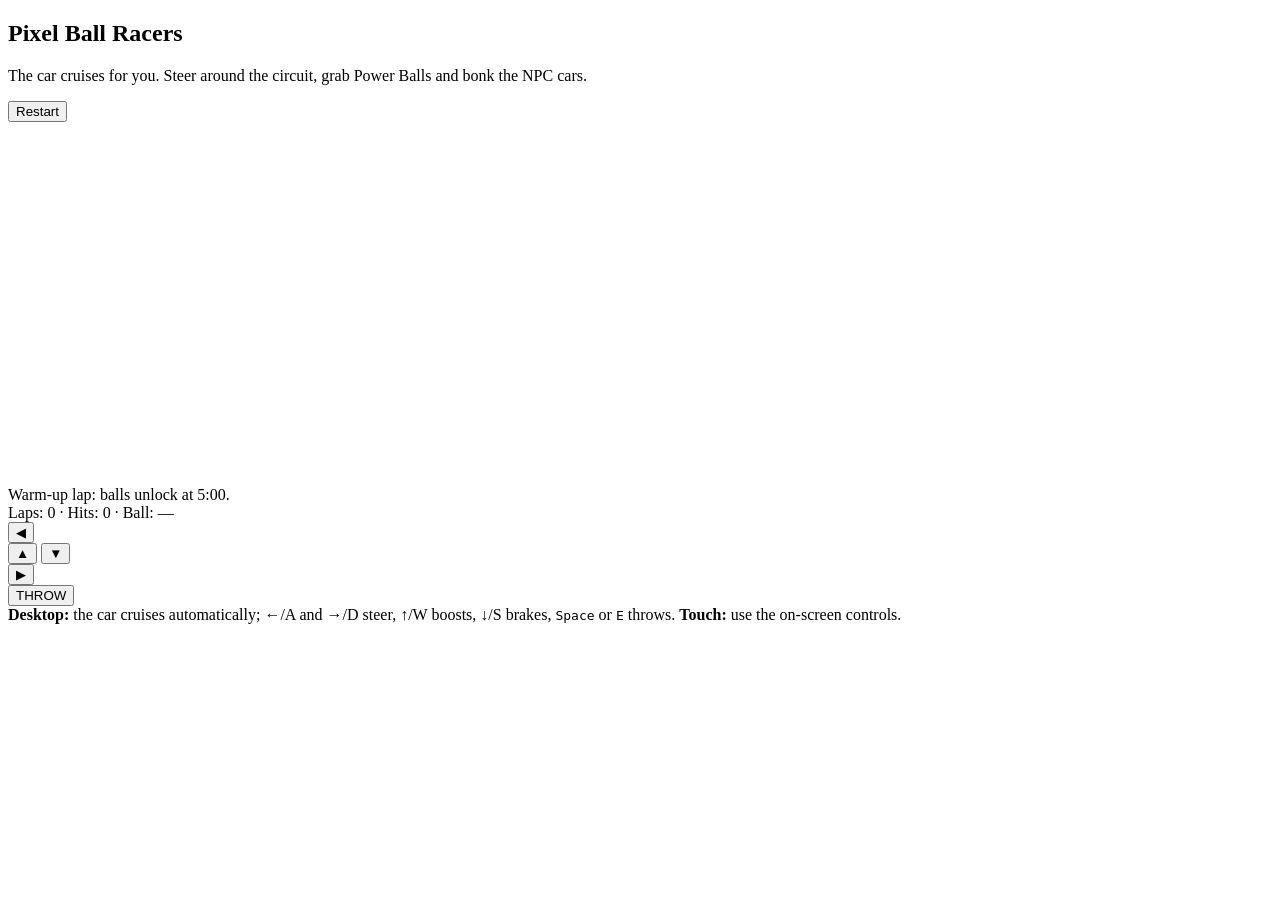
==== pixel-racers/index.html @ e08f30b8 "Add Pixel Ball Racers page" ====
<!doctype html>
<html lang="en-AU">
<head>
  <meta charset="utf-8" />
  <meta name="viewport" content="width=device-width, initial-scale=1, viewport-fit=cover, user-scalable=no" />
  <meta name="theme-color" content="#1f6ed4" />
  <meta name="apple-mobile-web-app-capable" content="yes" />
  <meta name="apple-mobile-web-app-status-bar-style" content="black-translucent" />
  <meta name="apple-mobile-web-app-title" content="Pixel Ball Racers" />
  <title>Pixel Ball Racers</title>
  <link rel="manifest" href="manifest.webmanifest" />
  <link rel="stylesheet" href="style.css" />
</head>
<body>
  <main class="shell">
    <section class="game-card" aria-label="Pixel Ball Racers game">
      <div class="topbar">
        <div>
          <h1>Pixel Ball Racers</h1>
          <p>The car cruises for you. Steer around the circuit, grab Power Balls and bonk the NPC cars.</p>
        </div>
        <button id="restartButton" type="button">Restart</button>
      </div>

      <div class="canvas-wrap">
        <canvas id="game" width="640" height="360" aria-label="Top-down pixel racing game"></canvas>
      </div>

      <div class="hud" aria-live="polite">
        <div id="questText">Warm-up lap: balls unlock at 5:00.</div>
        <div id="statusText">Laps: 0 · Hits: 0 · Ball: —</div>
      </div>

      <div id="garagePanel" class="garage" hidden>
        <strong>Your car was bonked. Pick a new car:</strong>
        <div id="garageChoices" class="garage-choices"></div>
      </div>

      <div class="touch-controls" aria-label="Touch game controls">
        <div class="drive-controls" aria-label="Driving controls">
          <button class="move steer-left" type="button" data-key="arrowleft" aria-label="Steer left">◀</button>
          <div class="pedals">
            <button class="move" type="button" data-key="arrowup" aria-label="Boost">▲</button>
            <button class="move" type="button" data-key="arrowdown" aria-label="Brake">▼</button>
          </div>
          <button class="move steer-right" type="button" data-key="arrowright" aria-label="Steer right">▶</button>
        </div>
        <button id="throwButton" class="throw-button" type="button">THROW</button>
      </div>

      <div class="controls">
        <strong>Desktop:</strong> the car cruises automatically; ←/A and →/D steer, ↑/W boosts, ↓/S brakes, <kbd>Space</kbd> or <kbd>E</kbd> throws.
        <span class="mobile-note"><strong>Touch:</strong> use the on-screen controls.</span>
      </div>
    </section>
  </main>

  <script src="game.js"></script>
  <script>
    if ('serviceWorker' in navigator && location.protocol !== 'file:') {
      navigator.serviceWorker.register('./sw.js').catch(() => {});
    }
  </script>
</body>
</html>
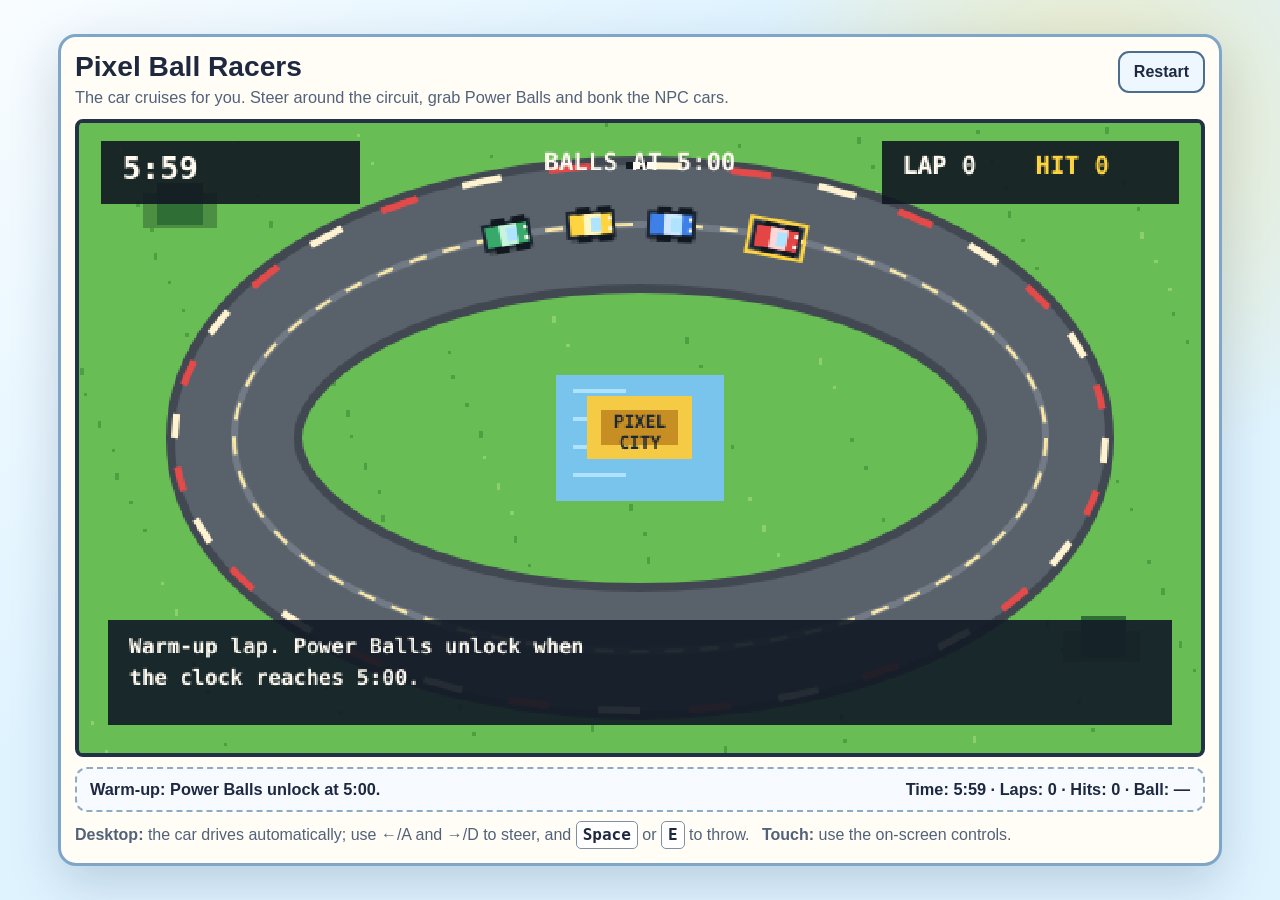
==== commit 7842a904: "Remove racer throttle controls" ====
--- a/pixel-racers/index.html
+++ b/pixel-racers/index.html
@@ -37,19 +37,15 @@
       </div>
 
       <div class="touch-controls" aria-label="Touch game controls">
-        <div class="drive-controls" aria-label="Driving controls">
-          <button class="move steer-left" type="button" data-key="arrowleft" aria-label="Steer left">◀</button>
-          <div class="pedals">
-            <button class="move" type="button" data-key="arrowup" aria-label="Boost">▲</button>
-            <button class="move" type="button" data-key="arrowdown" aria-label="Brake">▼</button>
-          </div>
-          <button class="move steer-right" type="button" data-key="arrowright" aria-label="Steer right">▶</button>
+        <div class="drive-controls" aria-label="Steering controls">
+          <button class="move steer-left" type="button" data-key="arrowleft" aria-label="Steer left">◀ LEFT</button>
+          <button class="move steer-right" type="button" data-key="arrowright" aria-label="Steer right">RIGHT ▶</button>
         </div>
         <button id="throwButton" class="throw-button" type="button">THROW</button>
       </div>
 
       <div class="controls">
-        <strong>Desktop:</strong> the car cruises automatically; ←/A and →/D steer, ↑/W boosts, ↓/S brakes, <kbd>Space</kbd> or <kbd>E</kbd> throws.
+        <strong>Desktop:</strong> the car drives automatically; use ←/A and →/D to steer, and <kbd>Space</kbd> or <kbd>E</kbd> to throw.
         <span class="mobile-note"><strong>Touch:</strong> use the on-screen controls.</span>
       </div>
     </section>
--- a/pixel-racers/style.css
+++ b/pixel-racers/style.css
@@ -0,0 +1,240 @@
+:root {
+  --bg: #dff3ff;
+  --panel: #fffdf5;
+  --ink: #1e2940;
+  --muted: #52627a;
+  --accent: #1f6ed4;
+  --accent-2: #ffcf3a;
+  --border: #7da6c8;
+}
+
+* { box-sizing: border-box; }
+
+html {
+  background: var(--bg);
+  touch-action: manipulation;
+}
+
+body {
+  margin: 0;
+  min-height: 100vh;
+  min-height: 100dvh;
+  display: grid;
+  place-items: center;
+  font-family: ui-rounded, "Trebuchet MS", Arial, sans-serif;
+  background:
+    linear-gradient(135deg, rgba(255,255,255,.8), transparent 35%),
+    radial-gradient(circle at 85% 15%, rgba(255,213,71,.35), transparent 26%),
+    var(--bg);
+  color: var(--ink);
+  overscroll-behavior: none;
+  -webkit-user-select: none;
+  user-select: none;
+}
+
+.shell {
+  width: min(100vw, 1180px);
+  padding: max(8px, env(safe-area-inset-top)) max(8px, env(safe-area-inset-right)) max(8px, env(safe-area-inset-bottom)) max(8px, env(safe-area-inset-left));
+}
+
+.game-card {
+  padding: 14px;
+  border: 3px solid var(--border);
+  border-radius: 18px;
+  background: var(--panel);
+  box-shadow: 0 18px 50px rgba(20, 47, 75, .18);
+}
+
+.topbar {
+  display: flex;
+  align-items: start;
+  justify-content: space-between;
+  gap: 16px;
+  margin-bottom: 12px;
+}
+
+h1 {
+  margin: 0 0 5px;
+  font-size: clamp(1.35rem, 2.2vw, 2.2rem);
+}
+
+p {
+  margin: 0;
+  color: var(--muted);
+  font-size: 1.02rem;
+}
+
+button {
+  appearance: none;
+  -webkit-appearance: none;
+  border: 2px solid #4d6d8c;
+  border-radius: 11px;
+  padding: 10px 14px;
+  background: #eef7ff;
+  color: var(--ink);
+  font: inherit;
+  font-weight: 800;
+  cursor: pointer;
+  touch-action: none;
+}
+
+button:hover,
+button:focus-visible {
+  outline: none;
+  border-color: var(--accent);
+  background: #dcebff;
+}
+
+button:active,
+button.is-held {
+  transform: translateY(1px) scale(.98);
+  background: #cce2ff;
+  border-color: var(--accent);
+}
+
+.canvas-wrap {
+  display: grid;
+  place-items: center;
+  border: 4px solid #233147;
+  border-radius: 8px;
+  overflow: hidden;
+  background: #68bd54;
+  width: 100%;
+}
+
+canvas {
+  display: block;
+  width: min(100%, 1120px);
+  aspect-ratio: 16 / 9;
+  image-rendering: pixelated;
+  background: #68bd54;
+  touch-action: none;
+}
+
+.hud {
+  display: flex;
+  justify-content: space-between;
+  gap: 12px;
+  margin-top: 10px;
+  padding: 11px 13px;
+  border: 2px dashed #8eabc4;
+  border-radius: 12px;
+  background: #f7fbff;
+  font-weight: 800;
+  font-size: 1.02rem;
+}
+
+.garage {
+  margin-top: 10px;
+  padding: 11px 13px;
+  border: 3px solid #233147;
+  border-radius: 12px;
+  background: #fff3bd;
+}
+
+.garage-choices {
+  display: grid;
+  grid-template-columns: repeat(3, minmax(0, 1fr));
+  gap: 8px;
+  margin-top: 8px;
+}
+
+.garage-choices button {
+  min-height: 48px;
+  background: #fffdf4;
+}
+
+.touch-controls {
+  display: none;
+  align-items: center;
+  justify-content: space-between;
+  gap: 20px;
+  margin-top: 12px;
+}
+
+.drive-controls {
+  display: flex;
+  align-items: center;
+  gap: 5px;
+}
+
+.pedals {
+  display: grid;
+  gap: 4px;
+}
+
+.move {
+  min-width: 54px;
+  min-height: 48px;
+  padding: 0;
+  font-size: 1.15rem;
+}
+
+.steer-left,
+.steer-right {
+  min-height: 72px;
+}
+
+.throw-button {
+  min-width: 118px;
+  min-height: 66px;
+  background: #fff0a8;
+  border-color: #b98000;
+}
+
+.controls {
+  margin-top: 9px;
+  color: var(--muted);
+  line-height: 1.45;
+  font-size: 1rem;
+}
+
+.mobile-note { margin-left: .5rem; }
+
+kbd {
+  display: inline-block;
+  padding: 1px 6px;
+  border: 1px solid #8090a3;
+  border-radius: 5px;
+  background: #fff;
+  color: var(--ink);
+  font-weight: 800;
+}
+
+@media (pointer: coarse), (max-width: 820px) {
+  .touch-controls { display: flex; }
+}
+
+@media (max-width: 680px) {
+  .shell {
+    padding: max(4px, env(safe-area-inset-top)) max(4px, env(safe-area-inset-right)) max(4px, env(safe-area-inset-bottom)) max(4px, env(safe-area-inset-left));
+  }
+  .game-card { padding: 8px; border-radius: 13px; }
+  .topbar { align-items: center; margin-bottom: 8px; }
+  .topbar p { display: none; }
+  .topbar button { padding: 8px 11px; }
+  .hud { flex-direction: column; gap: 4px; font-size: .95rem; }
+  .garage-choices { grid-template-columns: 1fr; }
+  .controls { display: none; }
+}
+
+@media (orientation: landscape) and (max-height: 540px) {
+  body { place-items: start center; }
+  .shell { width: min(100vw, 940px); }
+  .topbar { margin-bottom: 5px; }
+  .topbar h1 { font-size: 1rem; margin: 0; }
+  .topbar p { display: none; }
+  .game-card { padding: 7px; }
+  .canvas-wrap { width: min(72vw, 760px); margin-inline: auto; }
+  .hud { padding: 5px 8px; margin-top: 5px; font-size: .78rem; flex-direction: row; }
+  .garage { position: fixed; left: 50%; bottom: max(7px, env(safe-area-inset-bottom)); transform: translateX(-50%); width: min(72vw, 560px); z-index: 3; }
+  .touch-controls {
+    position: fixed;
+    inset: auto max(8px, env(safe-area-inset-right)) max(7px, env(safe-area-inset-bottom)) max(8px, env(safe-area-inset-left));
+    margin: 0;
+    pointer-events: none;
+  }
+  .drive-controls,
+  .throw-button { pointer-events: auto; opacity: .86; }
+  .controls { display: none; }
+}
